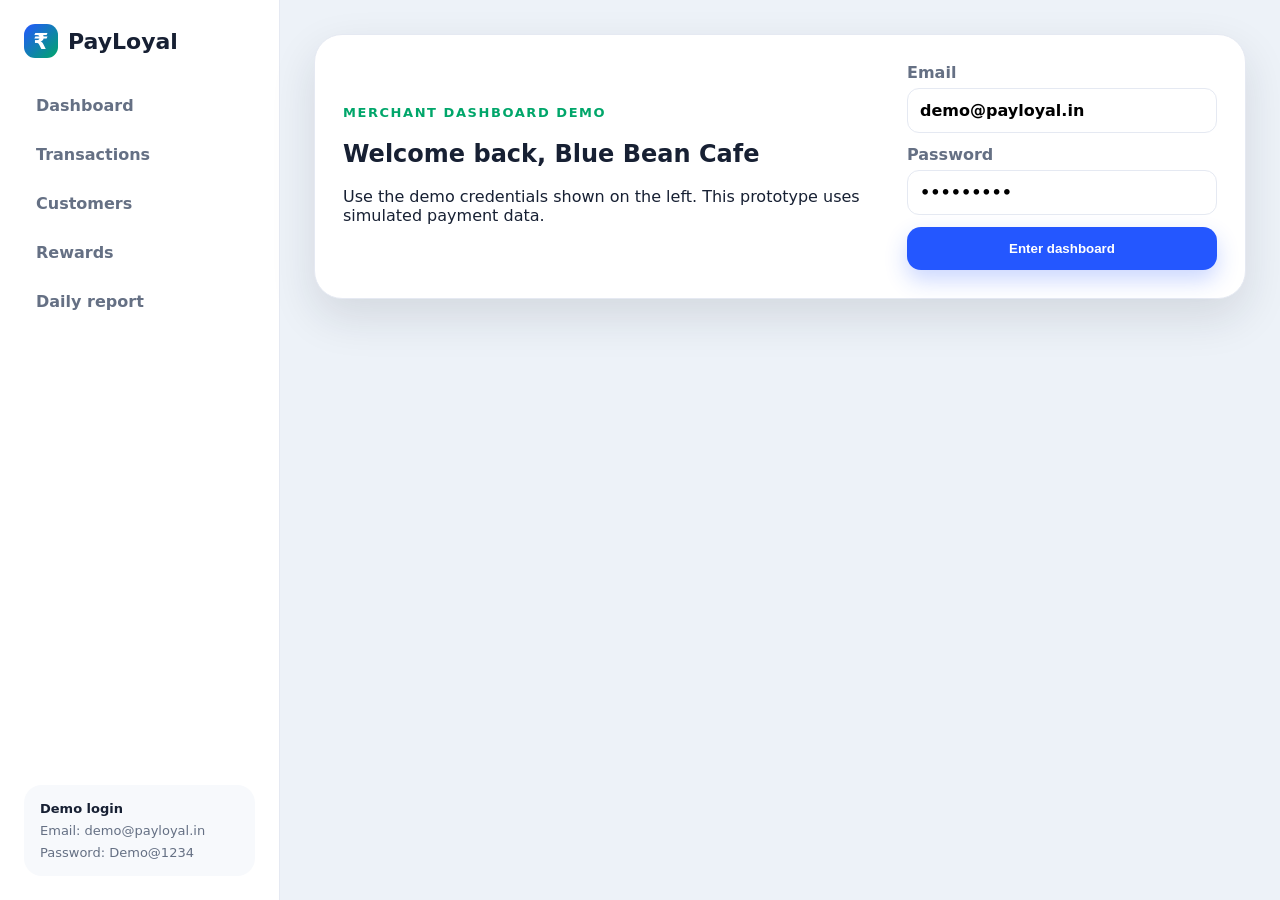
==== app.html @ cfdb4d5e "Initial PayLoyal MVP site" ====
<!doctype html>
<html lang="en">
<head>
  <meta charset="utf-8" />
  <meta name="viewport" content="width=device-width, initial-scale=1" />
  <title>PayLoyal Merchant Dashboard Demo</title>
  <meta name="description" content="PayLoyal merchant dashboard demo for UPI payment analytics, repeat customers, rewards, and reports." />
  <link rel="stylesheet" href="styles.css" />
</head>
<body class="app-body">
  <div class="app-shell">
    <aside class="sidebar">
      <a class="brand" href="index.html"><span class="brand-mark">₹</span><span>PayLoyal</span></a>
      <nav class="side-nav">
        <a href="#dashboard">Dashboard</a>
        <a href="#transactions">Transactions</a>
        <a href="#customers">Customers</a>
        <a href="#rewards">Rewards</a>
        <a href="#report">Daily report</a>
      </nav>
      <div class="demo-login">
        <strong>Demo login</strong>
        <span>Email: demo@payloyal.in</span>
        <span>Password: Demo@1234</span>
      </div>
    </aside>

    <main class="dashboard">
      <section id="login" class="login-panel">
        <div>
          <p class="eyebrow">Merchant dashboard demo</p>
          <h1>Welcome back, Blue Bean Cafe</h1>
          <p>Use the demo credentials shown on the left. This prototype uses simulated payment data.</p>
        </div>
        <form id="loginForm" class="login-form">
          <label>Email <input value="demo@payloyal.in" type="email" required /></label>
          <label>Password <input value="Demo@1234" type="password" required /></label>
          <button class="button primary" type="submit">Enter dashboard</button>
        </form>
      </section>

      <section id="dashboard" class="dash-content hidden">
        <div class="dash-header">
          <div>
            <p class="eyebrow">Today</p>
            <h1>Blue Bean Cafe</h1>
          </div>
          <button id="simulatePayment" class="button secondary">Simulate UPI payment</button>
        </div>

        <div class="kpis">
          <div class="kpi"><span>Total sales</span><strong id="salesKpi">₹0</strong></div>
          <div class="kpi"><span>Payments</span><strong id="paymentsKpi">0</strong></div>
          <div class="kpi"><span>Repeat buyers</span><strong id="repeatKpi">0</strong></div>
          <div class="kpi"><span>Average order</span><strong id="aovKpi">₹0</strong></div>
        </div>

        <div class="dashboard-grid">
          <section class="panel qr-panel">
            <h2>Counter QR</h2>
            <div class="mock-qr" aria-label="Mock QR code"></div>
            <p>Static UPI QR placeholder. Real QR will be generated by the payment provider after approval.</p>
          </section>

          <section id="transactions" class="panel">
            <h2>Recent transactions</h2>
            <table>
              <thead><tr><th>Time</th><th>Customer</th><th>Amount</th><th>Status</th></tr></thead>
              <tbody id="transactionRows"></tbody>
            </table>
          </section>

          <section id="customers" class="panel">
            <h2>Customer insights</h2>
            <div id="customerList" class="customer-list"></div>
          </section>

          <section id="rewards" class="panel">
            <h2>Rewards</h2>
            <label class="toggle-row"><input id="rewardToggle" type="checkbox" checked /> Enable “5 visits = ₹50 off”</label>
            <p id="rewardText">Customers receive a reward after 5 successful visits.</p>
          </section>

          <section id="report" class="panel report-panel">
            <h2>Daily WhatsApp report preview</h2>
            <pre id="dailyReport"></pre>
          </section>
        </div>
      </section>
    </main>
  </div>
  <script src="app.js"></script>
</body>
</html>
---- styles.css ----
:root {
  --ink: #172033;
  --muted: #657084;
  --line: #e5e9f2;
  --bg: #f7f9fc;
  --white: #fff;
  --green: #00a66a;
  --blue: #2457ff;
  --blue-dark: #183bc0;
  --amber: #fff5db;
  --shadow: 0 18px 45px rgba(23,32,51,.12);
}
* { box-sizing: border-box; }
body { margin: 0; font-family: Inter, ui-sans-serif, system-ui, -apple-system, BlinkMacSystemFont, "Segoe UI", sans-serif; color: var(--ink); background: var(--bg); }
a { color: inherit; text-decoration: none; }
.site-header, .site-footer { display: flex; align-items: center; justify-content: space-between; gap: 24px; padding: 22px 6vw; background: rgba(255,255,255,.9); backdrop-filter: blur(14px); border-bottom: 1px solid var(--line); }
.site-header { position: sticky; top: 0; z-index: 2; }
.site-header nav, .site-footer nav { display: flex; gap: 18px; flex-wrap: wrap; color: var(--muted); font-weight: 600; }
.brand { display: inline-flex; align-items: center; gap: 10px; font-size: 22px; font-weight: 850; }
.brand-mark { display: inline-grid; place-items: center; width: 34px; height: 34px; border-radius: 11px; background: linear-gradient(135deg, var(--blue), var(--green)); color: #fff; }
.hero { display: grid; grid-template-columns: 1.15fr .85fr; gap: 42px; align-items: center; padding: 86px 6vw 70px; background: radial-gradient(circle at 80% 20%, #e7f0ff, transparent 32%), linear-gradient(180deg,#fff,#f7f9fc); }
.hero h1 { font-size: clamp(42px, 6vw, 76px); line-height: .95; margin: 10px 0 22px; letter-spacing: -0.055em; }
.lead { font-size: 20px; line-height: 1.55; color: var(--muted); max-width: 720px; }
.eyebrow { text-transform: uppercase; letter-spacing: .12em; color: var(--green); font-weight: 800; font-size: 13px; }
.hero-actions { display: flex; gap: 14px; flex-wrap: wrap; margin-top: 30px; }
.button { border: 0; border-radius: 14px; padding: 14px 20px; font-weight: 800; cursor: pointer; display: inline-block; }
.button.primary { background: var(--blue); color: #fff; box-shadow: 0 10px 22px rgba(36,87,255,.24); }
.button.primary:hover { background: var(--blue-dark); }
.button.secondary { background: #eef3ff; color: var(--blue); }
.fineprint { color: var(--muted); font-size: 14px; margin-top: 16px; }
.phone-card { background: #fff; border: 1px solid var(--line); box-shadow: var(--shadow); border-radius: 34px; padding: 28px; max-width: 430px; justify-self: center; }
.phone-top { width: 88px; height: 8px; background: var(--line); border-radius: 99px; margin: 0 auto 24px; }
.metric-grid { display: grid; grid-template-columns: repeat(2,1fr); gap: 12px; }
.metric-grid div { background: var(--bg); border-radius: 18px; padding: 16px; }
.metric-grid strong { display: block; font-size: 24px; }
.metric-grid span, .kpi span { color: var(--muted); font-size: 13px; }
.report-note { background: var(--amber); border-radius: 16px; padding: 14px; color: #6f4e00; }
.section { padding: 70px 6vw; }
.section-heading { max-width: 760px; margin-bottom: 28px; }
.section h2 { font-size: clamp(32px, 4vw, 52px); line-height: 1.02; margin: 8px 0 20px; letter-spacing: -0.04em; }
.cards { display: grid; grid-template-columns: repeat(4,1fr); gap: 18px; }
.card, .panel, .price-card { background: #fff; border: 1px solid var(--line); border-radius: 24px; padding: 24px; box-shadow: 0 10px 28px rgba(23,32,51,.06); }
.card p, .price-card p, .steps span { color: var(--muted); line-height: 1.5; }
.split { display: grid; grid-template-columns: .8fr 1.2fr; gap: 32px; }
.steps { margin: 0; padding: 0; list-style: none; display: grid; gap: 16px; }
.steps li { background: #fff; border: 1px solid var(--line); border-radius: 18px; padding: 18px; display: grid; gap: 6px; }
.pricing { background: #fff; }
.price-card { max-width: 520px; }
.badge { background: #e8fff5; color: #008b5a; border-radius: 99px; padding: 6px 10px; font-weight: 800; font-size: 12px; }
.site-footer { border-top: 1px solid var(--line); border-bottom: 0; align-items: flex-start; }
.site-footer p { color: var(--muted); max-width: 420px; }
.policy-page { max-width: 850px; margin: 0 auto; padding: 54px 24px; line-height: 1.65; }
.policy-page h1 { font-size: 44px; line-height: 1; }
.app-body { background: #edf2f8; }
.app-shell { display: grid; grid-template-columns: 280px 1fr; min-height: 100vh; }
.sidebar { background: #fff; border-right: 1px solid var(--line); padding: 24px; display: flex; flex-direction: column; gap: 28px; }
.side-nav { display: grid; gap: 10px; }
.side-nav a { color: var(--muted); font-weight: 750; padding: 10px 12px; border-radius: 12px; }
.side-nav a:hover { background: var(--bg); color: var(--ink); }
.demo-login { margin-top: auto; background: var(--bg); border-radius: 18px; padding: 16px; display: grid; gap: 7px; font-size: 13px; color: var(--muted); }
.demo-login strong { color: var(--ink); }
.dashboard { padding: 34px; }
.login-panel, .dash-header { background: #fff; border: 1px solid var(--line); border-radius: 28px; padding: 28px; box-shadow: var(--shadow); display: flex; justify-content: space-between; gap: 24px; align-items: center; }
.login-form { display: grid; gap: 12px; min-width: 310px; }
.login-form label { color: var(--muted); font-weight: 700; display: grid; gap: 6px; }
input { border: 1px solid var(--line); border-radius: 12px; padding: 12px; font: inherit; }
.hidden { display: none !important; }
.kpis { display: grid; grid-template-columns: repeat(4,1fr); gap: 16px; margin: 22px 0; }
.kpi { background: #fff; border: 1px solid var(--line); border-radius: 20px; padding: 20px; }
.kpi strong { display: block; font-size: 32px; margin-top: 5px; }
.dashboard-grid { display: grid; grid-template-columns: .85fr 1.15fr; gap: 16px; }
.panel h2 { margin-top: 0; }
.qr-panel { text-align: center; }
.mock-qr { width: 180px; height: 180px; margin: 10px auto 18px; background: conic-gradient(from 90deg, #111 0 25%, #fff 0 50%, #111 0 75%, #fff 0); background-size: 36px 36px; border: 16px solid #fff; box-shadow: inset 0 0 0 3px #111, 0 0 0 1px var(--line); }
table { width: 100%; border-collapse: collapse; }
th, td { text-align: left; border-bottom: 1px solid var(--line); padding: 10px 8px; }
th { color: var(--muted); font-size: 12px; text-transform: uppercase; letter-spacing: .08em; }
.customer-list { display: grid; gap: 10px; }
.customer-row { display: flex; justify-content: space-between; gap: 14px; background: var(--bg); border-radius: 14px; padding: 12px; }
.toggle-row { display: flex; align-items: center; gap: 10px; font-weight: 750; }
.report-panel { grid-column: 1 / -1; }
pre { white-space: pre-wrap; background: #0e1726; color: #d9fbe8; border-radius: 18px; padding: 20px; line-height: 1.55; overflow: auto; }
@media (max-width: 900px) {
  .hero, .split, .app-shell { grid-template-columns: 1fr; }
  .cards, .kpis, .dashboard-grid { grid-template-columns: 1fr; }
  .site-header, .site-footer, .login-panel, .dash-header { align-items: flex-start; flex-direction: column; }
  .sidebar { border-right: 0; border-bottom: 1px solid var(--line); }
}
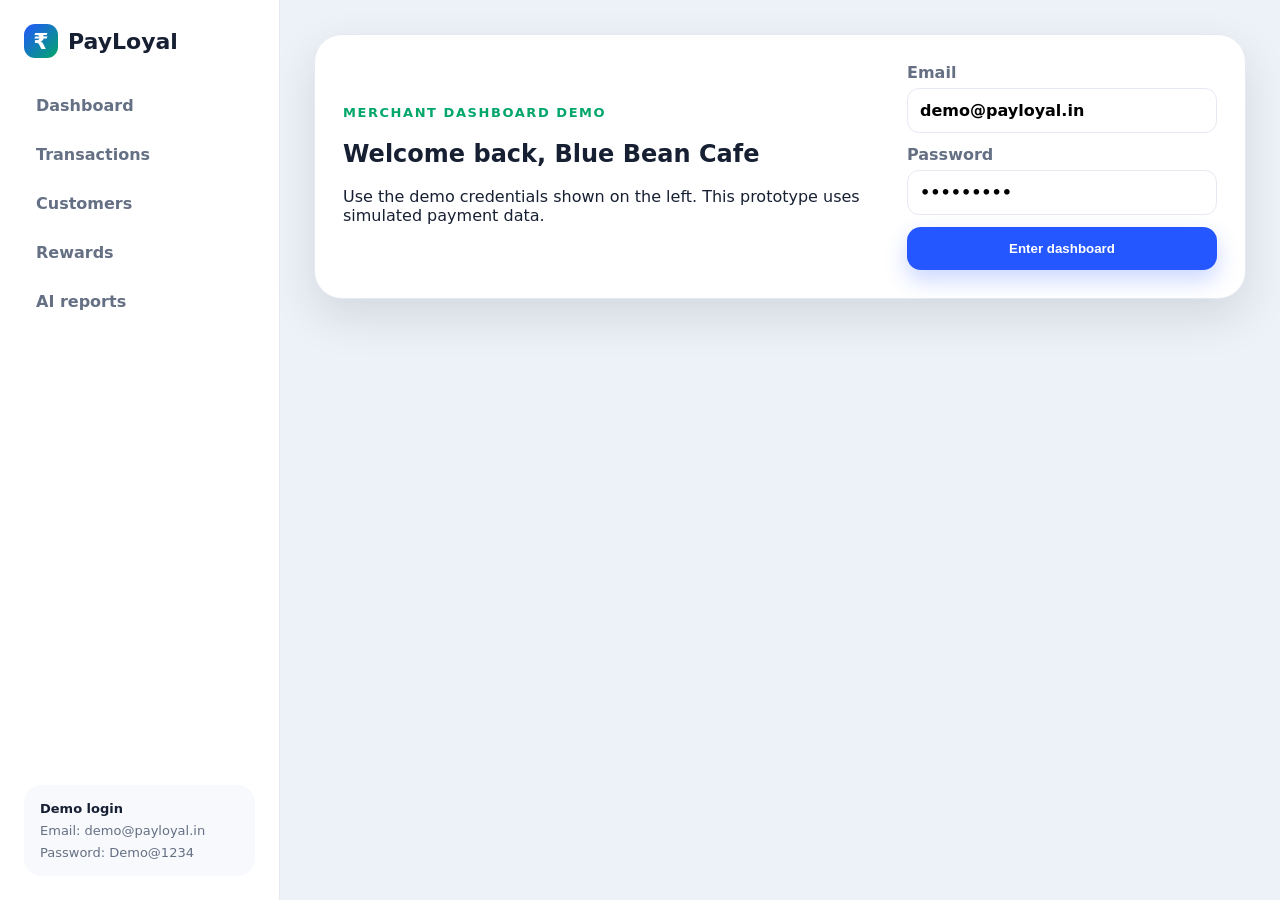
==== commit 675bd03f: "Refresh PayLoyal marketing site" ====
--- a/app.html
+++ b/app.html
@@ -4,7 +4,7 @@
   <meta charset="utf-8" />
   <meta name="viewport" content="width=device-width, initial-scale=1" />
   <title>PayLoyal Merchant Dashboard Demo</title>
-  <meta name="description" content="PayLoyal merchant dashboard demo for UPI payment analytics, repeat customers, rewards, and reports." />
+  <meta name="description" content="PayLoyal merchant dashboard demo for UPI payment analytics, returning customers, rewards, and reports." />
   <link rel="stylesheet" href="styles.css" />
 </head>
 <body class="app-body">
@@ -16,7 +16,7 @@
         <a href="#transactions">Transactions</a>
         <a href="#customers">Customers</a>
         <a href="#rewards">Rewards</a>
-        <a href="#report">Daily report</a>
+        <a href="#report">AI reports</a>
       </nav>
       <div class="demo-login">
         <strong>Demo login</strong>
@@ -51,7 +51,7 @@
         <div class="kpis">
           <div class="kpi"><span>Total sales</span><strong id="salesKpi">₹0</strong></div>
           <div class="kpi"><span>Payments</span><strong id="paymentsKpi">0</strong></div>
-          <div class="kpi"><span>Repeat buyers</span><strong id="repeatKpi">0</strong></div>
+          <div class="kpi"><span>Returning buyers</span><strong id="repeatKpi">0</strong></div>
           <div class="kpi"><span>Average order</span><strong id="aovKpi">₹0</strong></div>
         </div>
 
@@ -82,7 +82,7 @@
           </section>
 
           <section id="report" class="panel report-panel">
-            <h2>Daily WhatsApp report preview</h2>
+            <h2>AI-powered report preview</h2>
             <pre id="dailyReport"></pre>
           </section>
         </div>
--- a/styles.css
+++ b/styles.css
@@ -86,3 +86,29 @@
   .site-header, .site-footer, .login-panel, .dash-header { align-items: flex-start; flex-direction: column; }
   .sidebar { border-right: 0; border-bottom: 1px solid var(--line); }
 }
+
+/* Professional landing page refinements */
+.refined-hero { min-height: 680px; }
+.hero-badges { display: flex; gap: 10px; flex-wrap: wrap; margin-top: 24px; }
+.hero-badges span { border: 1px solid #d9e2f3; background: rgba(255,255,255,.72); border-radius: 999px; padding: 9px 12px; color: var(--ink); font-weight: 750; font-size: 13px; }
+.pro-card { border: 1px solid #dbe4f5; position: relative; overflow: hidden; }
+.pro-card:before { content: ""; position: absolute; inset: 0 0 auto 0; height: 7px; background: linear-gradient(90deg, var(--blue), var(--green)); }
+.stats-strip { margin: -28px 6vw 0; position: relative; z-index: 1; display: grid; grid-template-columns: repeat(3, 1fr); gap: 14px; }
+.stats-strip div { background: #fff; border: 1px solid var(--line); box-shadow: 0 12px 28px rgba(23,32,51,.08); border-radius: 22px; padding: 20px; }
+.stats-strip strong { display: block; font-size: 20px; }
+.stats-strip span, .section-subtitle { color: var(--muted); line-height: 1.55; }
+.feature-deep-dive { background: linear-gradient(180deg, #fff, #f7f9fc); }
+.feature-list { display: grid; gap: 14px; }
+.feature-list div { background: #fff; border: 1px solid var(--line); border-radius: 20px; padding: 18px; box-shadow: 0 10px 24px rgba(23,32,51,.05); }
+.feature-list strong { display: block; margin-bottom: 5px; }
+.feature-list span { color: var(--muted); line-height: 1.5; }
+.premium-price h3 { font-size: 52px; margin: 18px 0 10px; letter-spacing: -0.05em; }
+.premium-price small { font-size: 18px; color: var(--muted); letter-spacing: 0; }
+.contact-section { background: #0e1726; color: #fff; }
+.contact-panel { display: flex; justify-content: space-between; align-items: center; gap: 24px; background: linear-gradient(135deg, rgba(36,87,255,.22), rgba(0,166,106,.16)); border: 1px solid rgba(255,255,255,.16); border-radius: 30px; padding: 34px; }
+.contact-panel h2 { color: #fff; margin-bottom: 10px; }
+.contact-panel p { color: #c9d4e5; }
+@media (max-width: 900px) {
+  .stats-strip { grid-template-columns: 1fr; margin-top: 18px; }
+  .contact-panel { flex-direction: column; align-items: flex-start; }
+}
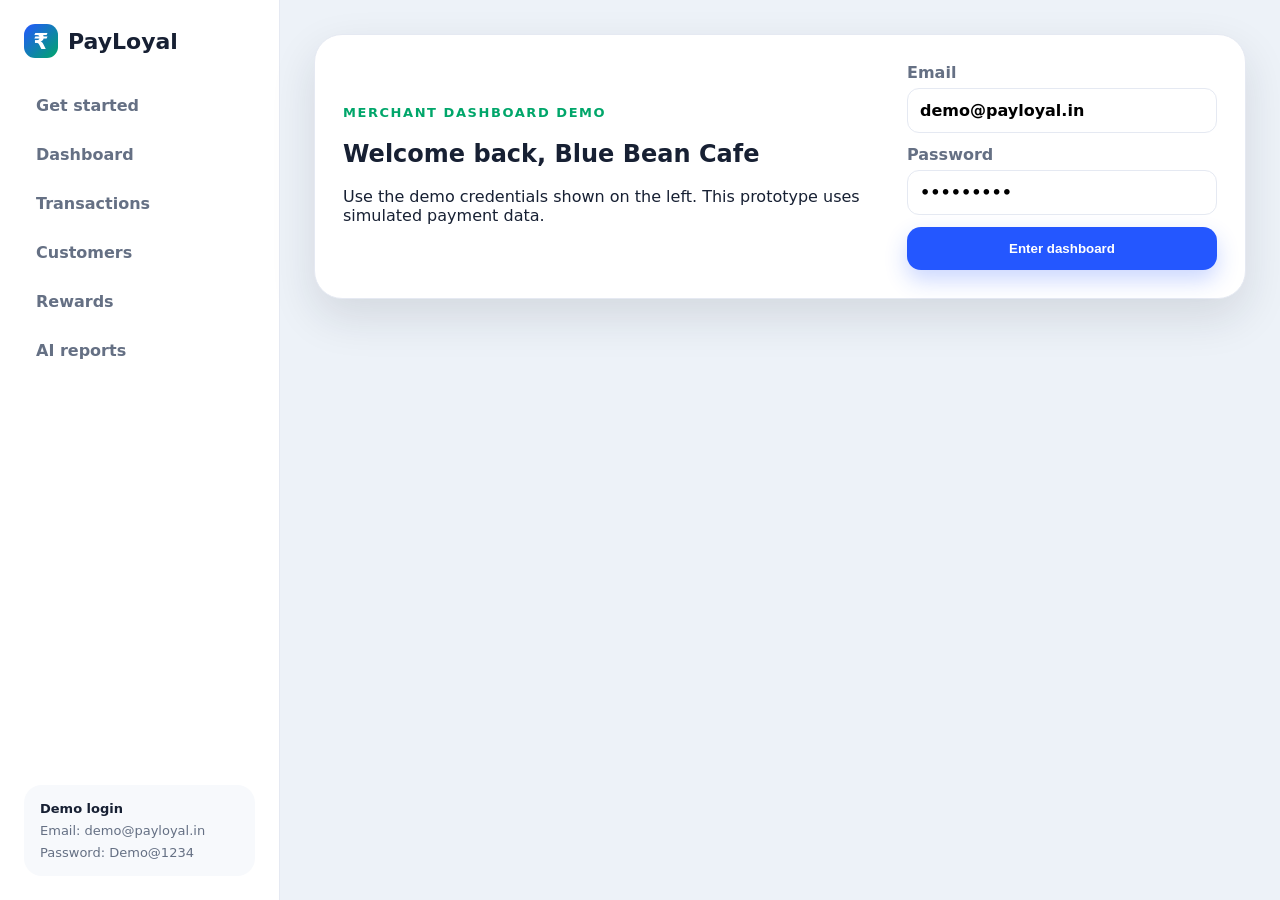
==== commit 0ab9ff68: "Add merchant onboarding form with Firebase storage scaffold" ====
--- a/app.html
+++ b/app.html
@@ -12,6 +12,7 @@
     <aside class="sidebar">
       <a class="brand" href="index.html"><span class="brand-mark">₹</span><span>PayLoyal</span></a>
       <nav class="side-nav">
+        <a href="#get-started">Get started</a>
         <a href="#dashboard">Dashboard</a>
         <a href="#transactions">Transactions</a>
         <a href="#customers">Customers</a>
@@ -43,7 +44,7 @@
         <div class="dash-header">
           <div>
             <p class="eyebrow">Today</p>
-            <h1>Blue Bean Cafe</h1>
+            <h1 id="dashboardMerchantName">Blue Bean Cafe</h1>
           </div>
           <button id="simulatePayment" class="button secondary">Simulate UPI payment</button>
         </div>
@@ -52,14 +53,60 @@
           <div class="kpi"><span>Total sales</span><strong id="salesKpi">₹0</strong></div>
           <div class="kpi"><span>Payments</span><strong id="paymentsKpi">0</strong></div>
           <div class="kpi"><span>Returning buyers</span><strong id="repeatKpi">0</strong></div>
-          <div class="kpi"><span>Average order</span><strong id="aovKpi">₹0</strong></div>
-        </div>
+          <div class="kpi"><span>Phone opt-in</span><strong id="phoneOptInKpi">0%</strong></div>
+        </div>
+
+
+        <section id="get-started" class="panel get-started-panel">
+          <div class="panel-heading-row">
+            <div>
+              <p class="eyebrow">Bring your own UPI</p>
+              <h2>Get started with PayLoyal</h2>
+              <p>Add bare minimum merchant details for the demo. Full KYC, bank verification, and business documents can happen later when payments are production-ready.</p>
+            </div>
+            <span class="badge">No KYC for demo</span>
+          </div>
+          <form id="merchantOnboardingForm" class="merchant-form">
+            <label>Business name
+              <input id="businessName" value="Blue Bean Cafe" required />
+            </label>
+            <label>Existing UPI ID
+              <input id="merchantUpiId" value="bluebeancafe@okaxis" placeholder="merchant@bank" required />
+            </label>
+            <label>Owner / manager name
+              <input id="ownerName" value="Demo Owner" required />
+            </label>
+            <label>Contact phone
+              <input id="ownerPhone" type="tel" value="9999999999" maxlength="10" required />
+            </label>
+            <label>City
+              <input id="merchantCity" value="Bengaluru" required />
+            </label>
+            <label>Business type
+              <select id="businessType">
+                <option>Cafe</option>
+                <option>Bakery</option>
+                <option>Salon</option>
+                <option>Restaurant</option>
+                <option>Kirana / retail</option>
+                <option>Other</option>
+              </select>
+            </label>
+            <button class="button primary" type="submit">Save merchant demo setup</button>
+          </form>
+          <p id="merchantSaveStatus" class="impact-summary">Saved demo merchants will be stored in Firebase when configured, with local browser fallback for now.</p>
+        </section>
 
         <div class="dashboard-grid">
           <section class="panel qr-panel">
-            <h2>Counter QR</h2>
-            <div class="mock-qr" aria-label="Mock QR code"></div>
-            <p>Static UPI QR placeholder. Real QR will be generated by the payment provider after approval.</p>
+            <h2>Printable PayLoyal QR</h2>
+            <img id="merchantQrImage" class="qr-image" src="https://api.qrserver.com/v1/create-qr-code/?size=220x220&data=https%3A%2F%2Fpayloyal.netlify.app%2Fpay.html%3Fmerchant%3Dblue-bean-cafe" alt="PayLoyal QR for merchant" />
+            <p>Print this QR for the counter. Customers scan it, enter amount, pay with UPI, then optionally join rewards.</p>
+            <div id="merchantQrUrl" class="qr-url">payloyal.in/pay/blue-bean-cafe</div>
+            <div class="hero-actions qr-actions">
+              <a id="previewPaymentPage" class="button secondary" href="pay.html?merchant=blue-bean-cafe">Preview payment page</a>
+              <button class="button primary" type="button" onclick="window.print()">Print QR poster</button>
+            </div>
           </section>
 
           <section id="transactions" class="panel">
@@ -75,10 +122,77 @@
             <div id="customerList" class="customer-list"></div>
           </section>
 
-          <section id="rewards" class="panel">
-            <h2>Rewards</h2>
-            <label class="toggle-row"><input id="rewardToggle" type="checkbox" checked /> Enable “5 visits = ₹50 off”</label>
-            <p id="rewardText">Customers receive a reward after 5 successful visits.</p>
+          <section class="panel privacy-panel">
+            <h2>Reward opt-ins</h2>
+            <div class="impact-grid">
+              <div><strong id="phoneOptInCount">0</strong><span>Customers opted in</span></div>
+              <div><strong id="phoneOptInPercent">0%</strong><span>Opt-in rate</span></div>
+            </div>
+            <p class="impact-summary">Phone numbers are hidden from merchants. PayLoyal only shows aggregate opt-in counts, campaign reach, and reward activity.</p>
+          </section>
+
+          <section id="rewards" class="panel rewards-panel">
+            <div class="panel-heading-row">
+              <div>
+                <h2>Custom rewards</h2>
+                <p>Create a simple reward rule for this merchant demo.</p>
+              </div>
+              <span id="rewardStatus" class="badge">Active</span>
+            </div>
+            <form id="rewardForm" class="reward-form">
+              <label>Reward name
+                <input id="rewardName" value="5 visits reward" required />
+              </label>
+              <label>Trigger after visits
+                <input id="rewardVisits" type="number" min="1" value="5" required />
+              </label>
+              <label>Reward type
+                <select id="rewardType">
+                  <option value="fixed">Fixed reward value</option>
+                  <option value="percent">% discount on order</option>
+                </select>
+              </label>
+              <label>Reward value
+                <input id="rewardValue" value="50" required />
+              </label>
+              <label class="toggle-row reward-enabled"><input id="rewardToggle" type="checkbox" checked /> Reward enabled</label>
+              <button class="button primary" type="submit">Save reward</button>
+            </form>
+            <p id="rewardText"></p>
+          </section>
+
+          <section class="panel eligible-panel">
+            <h2>Reward eligibility</h2>
+            <div id="eligibleList" class="customer-list"></div>
+          </section>
+
+          <section class="panel leaderboard-panel">
+            <h2>Customer leaderboard</h2>
+            <div id="leaderboardList" class="customer-list"></div>
+          </section>
+
+          <section class="panel impact-panel">
+            <h2>30-day loyalty impact</h2>
+            <div id="impactGrid" class="impact-grid"></div>
+            <p id="impactSummary" class="impact-summary"></p>
+          </section>
+
+          <section class="panel redemption-panel">
+            <h2>Loyalty redemptions</h2>
+            <table>
+              <thead><tr><th>Customer</th><th>Reward</th><th>Discount</th><th>Status</th></tr></thead>
+              <tbody id="redemptionRows"></tbody>
+            </table>
+          </section>
+
+          <section class="panel premium-panel">
+            <h2>Premium notifications</h2>
+            <p>Premium plan: ₹500/month includes one monthly notification campaign to opted-in customers.</p>
+            <div class="impact-grid">
+              <div><strong id="campaignReach">0</strong><span>Estimated campaign reach</span></div>
+              <div><strong>1/mo</strong><span>Included campaigns</span></div>
+            </div>
+            <p class="impact-summary">Example: “You have a reward waiting at Blue Bean Cafe. Visit this week to redeem.”</p>
           </section>
 
           <section id="report" class="panel report-panel">
@@ -89,6 +203,7 @@
       </section>
     </main>
   </div>
-  <script src="app.js"></script>
+  <script src="firebase-config.js"></script>
+  <script type="module" src="app.js"></script>
 </body>
 </html>
--- a/styles.css
+++ b/styles.css
@@ -112,3 +112,144 @@
   .stats-strip { grid-template-columns: 1fr; margin-top: 18px; }
   .contact-panel { flex-direction: column; align-items: flex-start; }
 }
+
+/* Dashboard reward configuration */
+.panel-heading-row { display: flex; justify-content: space-between; gap: 16px; align-items: flex-start; margin-bottom: 14px; }
+.panel-heading-row h2 { margin-bottom: 4px; }
+.panel-heading-row p { margin: 0; color: var(--muted); }
+.reward-form { display: grid; grid-template-columns: repeat(2, minmax(0, 1fr)); gap: 12px; }
+.reward-form label { display: grid; gap: 6px; color: var(--muted); font-weight: 750; }
+.reward-form .reward-enabled { display: flex; color: var(--ink); align-self: end; }
+.reward-form button { align-self: end; }
+.eligible-panel .empty-state { background: var(--bg); color: var(--muted); border-radius: 14px; padding: 14px; line-height: 1.45; }
+.contact-email a { color: #fff; text-decoration: underline; text-underline-offset: 3px; }
+.contact-actions { display: flex; gap: 12px; flex-wrap: wrap; }
+.contact-actions .secondary { border: 1px solid rgba(255,255,255,.35); }
+@media (max-width: 900px) { .reward-form { grid-template-columns: 1fr; } }
+
+/* Loyalty impact and redemption panels */
+.reward-form select { border: 1px solid var(--line); border-radius: 12px; padding: 12px; font: inherit; background: #fff; }
+.impact-grid { display: grid; grid-template-columns: repeat(2, minmax(0, 1fr)); gap: 12px; }
+.impact-grid div { background: var(--bg); border-radius: 16px; padding: 14px; }
+.impact-grid strong { display: block; font-size: 22px; }
+.impact-grid span, .impact-summary { color: var(--muted); line-height: 1.45; }
+.leaderboard-row strong:first-child { margin-right: 4px; }
+.redemption-panel { grid-column: 1 / -1; }
+@media (max-width: 900px) { .impact-grid { grid-template-columns: 1fr; } }
+
+/* Customer reward opt-in demo */
+.customer-body { min-height: 100vh; background: radial-gradient(circle at 85% 10%, #dce8ff, transparent 28%), var(--bg); }
+.customer-demo { max-width: 560px; margin: 0 auto; padding: 34px 20px; display: grid; gap: 22px; }
+.customer-card { background: #fff; border: 1px solid var(--line); box-shadow: var(--shadow); border-radius: 30px; padding: 28px; display: grid; gap: 16px; }
+.customer-card h1 { font-size: clamp(34px, 8vw, 54px); line-height: .98; letter-spacing: -0.05em; margin: 0; }
+.customer-card p { color: var(--muted); line-height: 1.55; }
+.customer-card label { display: grid; gap: 8px; color: var(--muted); font-weight: 750; }
+.reward-progress { display: grid; gap: 8px; }
+.reward-progress div { height: 12px; border-radius: 999px; background: var(--line); overflow: hidden; }
+.reward-progress i { display: block; height: 100%; background: linear-gradient(90deg, var(--blue), var(--green)); border-radius: 999px; }
+.pricing-grid { display: grid; grid-template-columns: repeat(2, minmax(0, 1fr)); gap: 18px; max-width: 980px; }
+.privacy-panel, .premium-panel { background: linear-gradient(180deg, #fff, #f9fbff); }
+@media (max-width: 900px) { .pricing-grid { grid-template-columns: 1fr; } }
+
+/* PayLoyal QR payment flow */
+.qr-image { width: 220px; height: 220px; border-radius: 18px; border: 12px solid #fff; box-shadow: 0 0 0 1px var(--line), 0 12px 24px rgba(23,32,51,.08); }
+.qr-url { background: var(--bg); border-radius: 12px; padding: 10px; color: var(--muted); font-weight: 800; word-break: break-all; }
+.qr-actions { justify-content: center; }
+.merchant-check { background: var(--bg); border: 1px solid var(--line); border-radius: 18px; padding: 14px; display: grid; gap: 4px; }
+.merchant-check span, .merchant-check small, .receipt-card span { color: var(--muted); }
+.merchant-check strong { font-size: 20px; }
+.pay-button { width: 100%; font-size: 18px; padding: 17px 20px; }
+.receipt-card { display: grid; gap: 10px; background: var(--bg); border-radius: 18px; padding: 16px; }
+.receipt-card div { display: flex; justify-content: space-between; gap: 16px; }
+.compact-steps li { padding: 16px; }
+@media print {
+  body * { visibility: hidden; }
+  .qr-panel, .qr-panel * { visibility: visible; }
+  .qr-panel { position: absolute; inset: 0; width: 100%; box-shadow: none; border: 0; }
+}
+
+/* Cashfree-inspired marketing refresh */
+.marketing-page { background: #f6f8ff; }
+.marketing-header { padding: 16px 6vw; background: rgba(255,255,255,.82); box-shadow: 0 8px 30px rgba(15,23,42,.04); }
+.marketing-header .header-cta { background: #10172a; color: #fff; border-radius: 999px; padding: 11px 16px; }
+.cf-hero { position: relative; overflow: hidden; display: grid; grid-template-columns: 1.05fr .95fr; gap: 44px; align-items: center; padding: 86px 6vw 78px; color: #fff; background: radial-gradient(circle at 16% 18%, rgba(41, 221, 178, .35), transparent 28%), radial-gradient(circle at 84% 8%, rgba(92, 111, 255, .5), transparent 32%), linear-gradient(135deg, #08154a 0%, #14258c 52%, #6236d9 100%); }
+.hero-orb { position: absolute; border-radius: 999px; filter: blur(2px); opacity: .45; pointer-events: none; }
+.orb-one { width: 260px; height: 260px; right: -80px; top: 70px; background: #29ddb2; }
+.orb-two { width: 180px; height: 180px; left: 42%; bottom: -70px; background: #9f7aea; }
+.cf-hero-copy, .hero-product-card { position: relative; z-index: 1; }
+.announcement-pill { display: inline-flex; align-items: center; border: 1px solid rgba(255,255,255,.22); background: rgba(255,255,255,.11); color: #dffef4; border-radius: 999px; padding: 9px 13px; font-weight: 850; font-size: 13px; backdrop-filter: blur(12px); }
+.cf-hero h1 { font-size: clamp(48px, 7vw, 88px); line-height: .9; letter-spacing: -.07em; margin: 18px 0 22px; max-width: 860px; }
+.cf-hero .lead { color: #d7defc; font-size: 21px; max-width: 760px; }
+.cf-hero .button.primary { background: #30e0b0; color: #07123f; box-shadow: 0 16px 34px rgba(48,224,176,.24); }
+.cf-hero .button.secondary { background: rgba(255,255,255,.12); border: 1px solid rgba(255,255,255,.22); color: #fff; }
+.trust-row { display: flex; flex-wrap: wrap; gap: 10px; margin-top: 28px; }
+.trust-row span { background: rgba(255,255,255,.1); border: 1px solid rgba(255,255,255,.18); color: #eef3ff; border-radius: 999px; padding: 9px 12px; font-weight: 750; font-size: 13px; }
+.hero-product-card { background: rgba(255,255,255,.96); color: var(--ink); border: 1px solid rgba(255,255,255,.3); border-radius: 34px; padding: 24px; box-shadow: 0 26px 80px rgba(0,0,0,.28); }
+.mini-window-bar { display: flex; gap: 7px; margin-bottom: 18px; }
+.mini-window-bar span { width: 10px; height: 10px; border-radius: 999px; background: #d8def0; }
+.dashboard-preview-head { display: flex; justify-content: space-between; gap: 18px; align-items: flex-start; }
+.dashboard-preview-head p { margin: 0; color: var(--muted); font-weight: 750; }
+.dashboard-preview-head h2 { font-size: 48px; letter-spacing: -.05em; margin: 5px 0 0; }
+.status-chip { background: #e8fff5; color: #008b5a; border-radius: 999px; padding: 7px 10px; font-weight: 850; font-size: 12px; }
+.preview-kpis { display: grid; grid-template-columns: repeat(3,1fr); gap: 10px; margin: 18px 0; }
+.preview-kpis div { background: #f5f7fd; border-radius: 18px; padding: 14px; }
+.preview-kpis strong { display: block; font-size: 24px; }
+.preview-kpis span { color: var(--muted); font-size: 12px; }
+.ai-insight-box { background: linear-gradient(135deg, #10172a, #26306b); color: #fff; border-radius: 22px; padding: 18px; }
+.ai-insight-box p { color: #dbe4ff; margin-bottom: 0; line-height: 1.45; }
+.mock-phone-strip { display: grid; grid-template-columns: 1fr 1fr; gap: 12px; margin-top: 14px; }
+.mock-phone-small { border: 1px solid var(--line); border-radius: 22px; padding: 15px; background: #fff; display: grid; gap: 5px; }
+.mock-phone-small span, .mock-phone-small em { color: var(--muted); font-style: normal; font-size: 12px; }
+.mock-phone-small strong { font-size: 28px; }
+.logo-strip { display: flex; justify-content: center; align-items: center; gap: 22px; flex-wrap: wrap; padding: 20px 6vw; background: #fff; border-bottom: 1px solid var(--line); color: var(--muted); }
+.logo-strip strong { color: #1f2a44; }
+.centered { text-align: center; margin-inline: auto; }
+.cf-section { background: #fff; }
+.product-grid { display: grid; grid-template-columns: repeat(4, minmax(0,1fr)); gap: 18px; }
+.product-card { position: relative; min-height: 260px; background: #fff; border: 1px solid #e3e8f4; border-radius: 28px; padding: 24px; box-shadow: 0 12px 30px rgba(15,23,42,.06); transition: transform .18s ease, box-shadow .18s ease; }
+.product-card:hover { transform: translateY(-4px); box-shadow: 0 20px 44px rgba(15,23,42,.1); }
+.product-card.featured { background: linear-gradient(180deg, #f8fbff, #fff); border-color: #cfdcff; }
+.product-icon { width: 46px; height: 46px; border-radius: 15px; display: grid; place-items: center; background: linear-gradient(135deg, #2457ff, #00a66a); color: #fff; font-weight: 900; margin-bottom: 18px; }
+.product-card h3 { font-size: 24px; margin: 0 0 10px; }
+.product-card p { color: var(--muted); line-height: 1.55; }
+.product-card a { color: var(--blue); font-weight: 850; }
+.cf-flow-section { background: linear-gradient(180deg, #f6f8ff, #fff); }
+.flow-timeline { display: grid; grid-template-columns: repeat(4,1fr); gap: 16px; margin-top: 28px; }
+.flow-timeline div { background: #fff; border: 1px solid var(--line); border-radius: 26px; padding: 22px; box-shadow: 0 12px 30px rgba(15,23,42,.06); }
+.flow-timeline span { width: 38px; height: 38px; border-radius: 13px; display: grid; place-items: center; background: #eef3ff; color: var(--blue); font-weight: 900; margin-bottom: 16px; }
+.flow-timeline strong { display: block; font-size: 20px; }
+.flow-timeline p { color: var(--muted); line-height: 1.45; margin-bottom: 0; }
+.insight-section { background: #fff; align-items: center; }
+.impact-card-stack { display: grid; grid-template-columns: repeat(2, minmax(0,1fr)); gap: 14px; }
+.impact-card { border-radius: 26px; padding: 24px; background: #f6f8ff; border: 1px solid var(--line); }
+.impact-card span { color: var(--muted); }
+.impact-card strong { display: block; font-size: 40px; letter-spacing: -.05em; margin-top: 8px; }
+.impact-card.positive { background: #e8fff5; color: #026847; }
+.cf-pricing { background: linear-gradient(180deg, #fff, #f6f8ff); }
+.premium-tier { border-color: #bfe9dc; background: linear-gradient(180deg, #f7fffc, #fff); }
+@media (max-width: 1000px) {
+  .cf-hero, .product-grid, .flow-timeline { grid-template-columns: 1fr; }
+  .preview-kpis, .impact-card-stack { grid-template-columns: 1fr; }
+  .marketing-header .header-cta { display: none; }
+}
+
+/* Bring your own UPI section */
+.byo-section { background: #07123f; color: #fff; }
+.byo-panel { display: grid; grid-template-columns: .95fr 1.05fr; gap: 28px; align-items: center; border: 1px solid rgba(255,255,255,.14); border-radius: 34px; padding: 34px; background: radial-gradient(circle at 0% 0%, rgba(48,224,176,.22), transparent 30%), rgba(255,255,255,.06); box-shadow: 0 24px 70px rgba(0,0,0,.2); }
+.byo-panel h2 { color: #fff; }
+.byo-panel .section-subtitle { color: #d4ddff; }
+.byo-panel .section-subtitle strong { color: #fff; }
+.byo-steps { display: grid; grid-template-columns: repeat(2, minmax(0, 1fr)); gap: 14px; }
+.byo-steps div { background: rgba(255,255,255,.1); border: 1px solid rgba(255,255,255,.14); border-radius: 22px; padding: 18px; }
+.byo-steps span { display: inline-block; color: #30e0b0; font-weight: 900; margin-bottom: 10px; }
+.byo-steps strong { display: block; font-size: 18px; margin-bottom: 6px; }
+.byo-steps p { color: #d4ddff; line-height: 1.45; margin: 0; }
+@media (max-width: 1000px) { .byo-panel, .byo-steps { grid-template-columns: 1fr; } }
+
+/* Merchant onboarding demo form */
+.get-started-panel { grid-column: 1 / -1; border-color: #cfdcff; background: linear-gradient(180deg, #f8fbff, #fff); }
+.merchant-form { display: grid; grid-template-columns: repeat(3, minmax(0, 1fr)); gap: 12px; }
+.merchant-form label { display: grid; gap: 6px; color: var(--muted); font-weight: 750; }
+.merchant-form select { border: 1px solid var(--line); border-radius: 12px; padding: 12px; font: inherit; background: #fff; }
+.merchant-form button { align-self: end; }
+@media (max-width: 900px) { .merchant-form { grid-template-columns: 1fr; } }
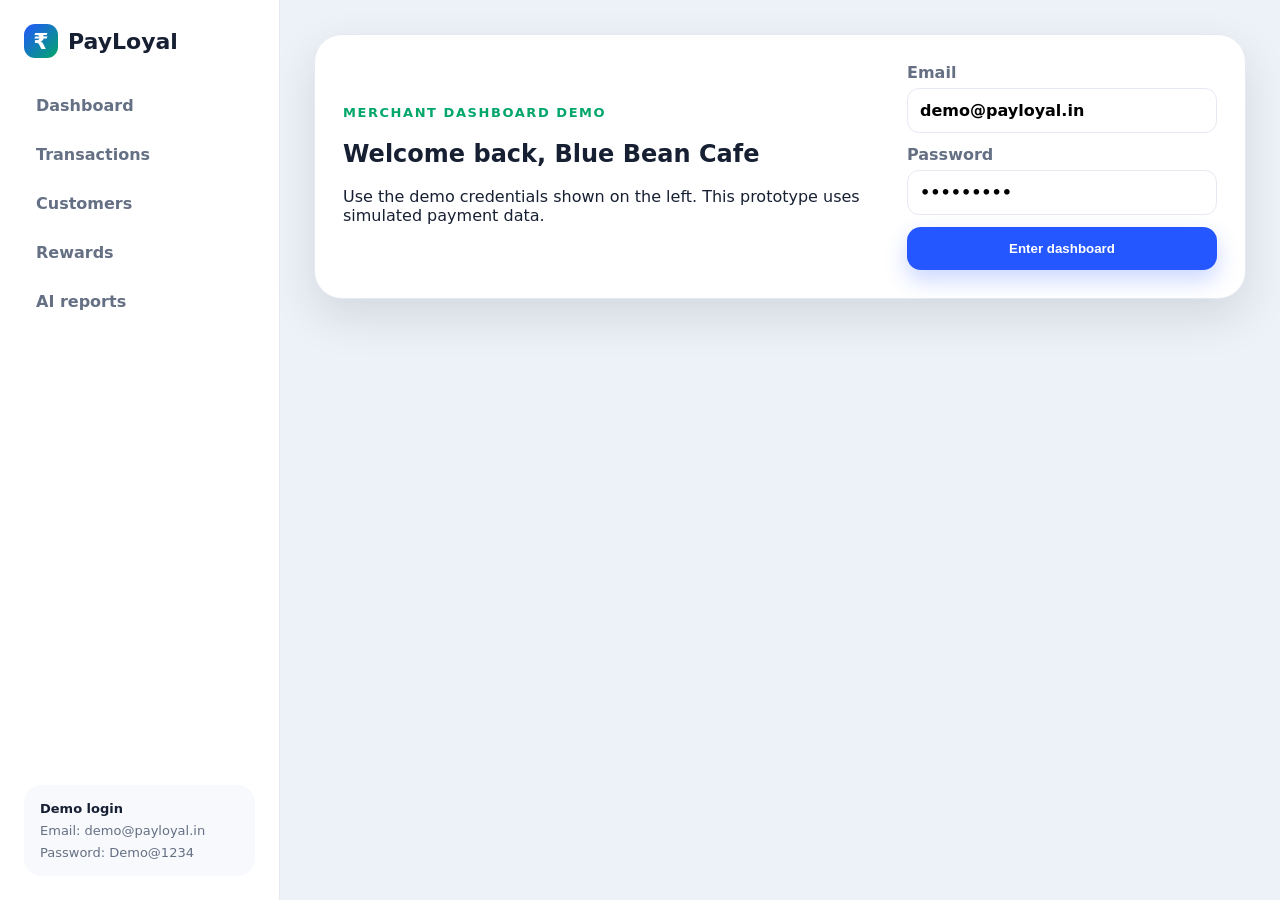
==== commit 0bbae789: "Consolidate demos into PayLoyal Launchpad" ====
--- a/app.html
+++ b/app.html
@@ -12,7 +12,6 @@
     <aside class="sidebar">
       <a class="brand" href="index.html"><span class="brand-mark">₹</span><span>PayLoyal</span></a>
       <nav class="side-nav">
-        <a href="#get-started">Get started</a>
         <a href="#dashboard">Dashboard</a>
         <a href="#transactions">Transactions</a>
         <a href="#customers">Customers</a>
@@ -56,46 +55,6 @@
           <div class="kpi"><span>Phone opt-in</span><strong id="phoneOptInKpi">0%</strong></div>
         </div>
 
-
-        <section id="get-started" class="panel get-started-panel">
-          <div class="panel-heading-row">
-            <div>
-              <p class="eyebrow">Bring your own UPI</p>
-              <h2>Get started with PayLoyal</h2>
-              <p>Add bare minimum merchant details for the demo. Full KYC, bank verification, and business documents can happen later when payments are production-ready.</p>
-            </div>
-            <span class="badge">No KYC for demo</span>
-          </div>
-          <form id="merchantOnboardingForm" class="merchant-form">
-            <label>Business name
-              <input id="businessName" value="Blue Bean Cafe" required />
-            </label>
-            <label>Existing UPI ID
-              <input id="merchantUpiId" value="bluebeancafe@okaxis" placeholder="merchant@bank" required />
-            </label>
-            <label>Owner / manager name
-              <input id="ownerName" value="Demo Owner" required />
-            </label>
-            <label>Contact phone
-              <input id="ownerPhone" type="tel" value="9999999999" maxlength="10" required />
-            </label>
-            <label>City
-              <input id="merchantCity" value="Bengaluru" required />
-            </label>
-            <label>Business type
-              <select id="businessType">
-                <option>Cafe</option>
-                <option>Bakery</option>
-                <option>Salon</option>
-                <option>Restaurant</option>
-                <option>Kirana / retail</option>
-                <option>Other</option>
-              </select>
-            </label>
-            <button class="button primary" type="submit">Save merchant demo setup</button>
-          </form>
-          <p id="merchantSaveStatus" class="impact-summary">Saved demo merchants will be stored in Firebase when configured, with local browser fallback for now.</p>
-        </section>
 
         <div class="dashboard-grid">
           <section class="panel qr-panel">
@@ -203,7 +162,6 @@
       </section>
     </main>
   </div>
-  <script src="firebase-config.js"></script>
-  <script type="module" src="app.js"></script>
+  <script src="app.js"></script>
 </body>
 </html>
--- a/styles.css
+++ b/styles.css
@@ -253,3 +253,23 @@
 .merchant-form select { border: 1px solid var(--line); border-radius: 12px; padding: 12px; font: inherit; background: #fff; }
 .merchant-form button { align-self: end; }
 @media (max-width: 900px) { .merchant-form { grid-template-columns: 1fr; } }
+
+/* PayLoyal Launchpad */
+.launchpad-body { background: radial-gradient(circle at 80% 0%, #dce8ff, transparent 32%), #f6f8ff; }
+.launchpad { max-width: 1120px; margin: 0 auto; padding: 34px 22px 70px; display: grid; gap: 24px; }
+.launchpad-hero { background: linear-gradient(135deg, #08154a, #2634a3 55%, #6236d9); color: #fff; border-radius: 36px; padding: 44px; position: relative; overflow: hidden; }
+.launchpad-hero:after { content: ""; position: absolute; width: 280px; height: 280px; border-radius: 999px; background: rgba(48,224,176,.22); right: -80px; top: -80px; }
+.launchpad-hero h1 { font-size: clamp(42px, 7vw, 72px); line-height: .92; letter-spacing: -.06em; margin: 10px 0 16px; position: relative; z-index: 1; }
+.launchpad-hero p, .launchpad-hero .eyebrow { position: relative; z-index: 1; }
+.launchpad-hero p { color: #d7defc; font-size: 20px; max-width: 760px; line-height: 1.5; }
+.launchpad-choices { display: grid; grid-template-columns: repeat(2, minmax(0, 1fr)); gap: 20px; }
+.launch-card { text-align: left; appearance: none; border: 1px solid var(--line); background: #fff; border-radius: 30px; padding: 28px; box-shadow: 0 18px 45px rgba(15,23,42,.08); display: grid; gap: 12px; color: var(--ink); cursor: pointer; font: inherit; transition: transform .18s ease, box-shadow .18s ease; }
+.launch-card:hover { transform: translateY(-4px); box-shadow: 0 26px 60px rgba(15,23,42,.12); }
+.launch-card h2 { margin: 0; font-size: 30px; letter-spacing: -.04em; }
+.launch-card p { color: var(--muted); line-height: 1.55; margin: 0; }
+.launch-card strong { color: var(--blue); }
+.launch-card-button { width: 100%; }
+.launchpad-form-panel { border-radius: 30px; }
+.setup-result { margin-top: 22px; background: #f8fbff; border: 1px solid #dbe4f5; border-radius: 24px; padding: 22px; display: grid; gap: 14px; justify-items: center; text-align: center; }
+.setup-result h3 { margin: 0; font-size: 26px; }
+@media (max-width: 900px) { .launchpad-choices { grid-template-columns: 1fr; } .launchpad-hero { padding: 30px; } }
